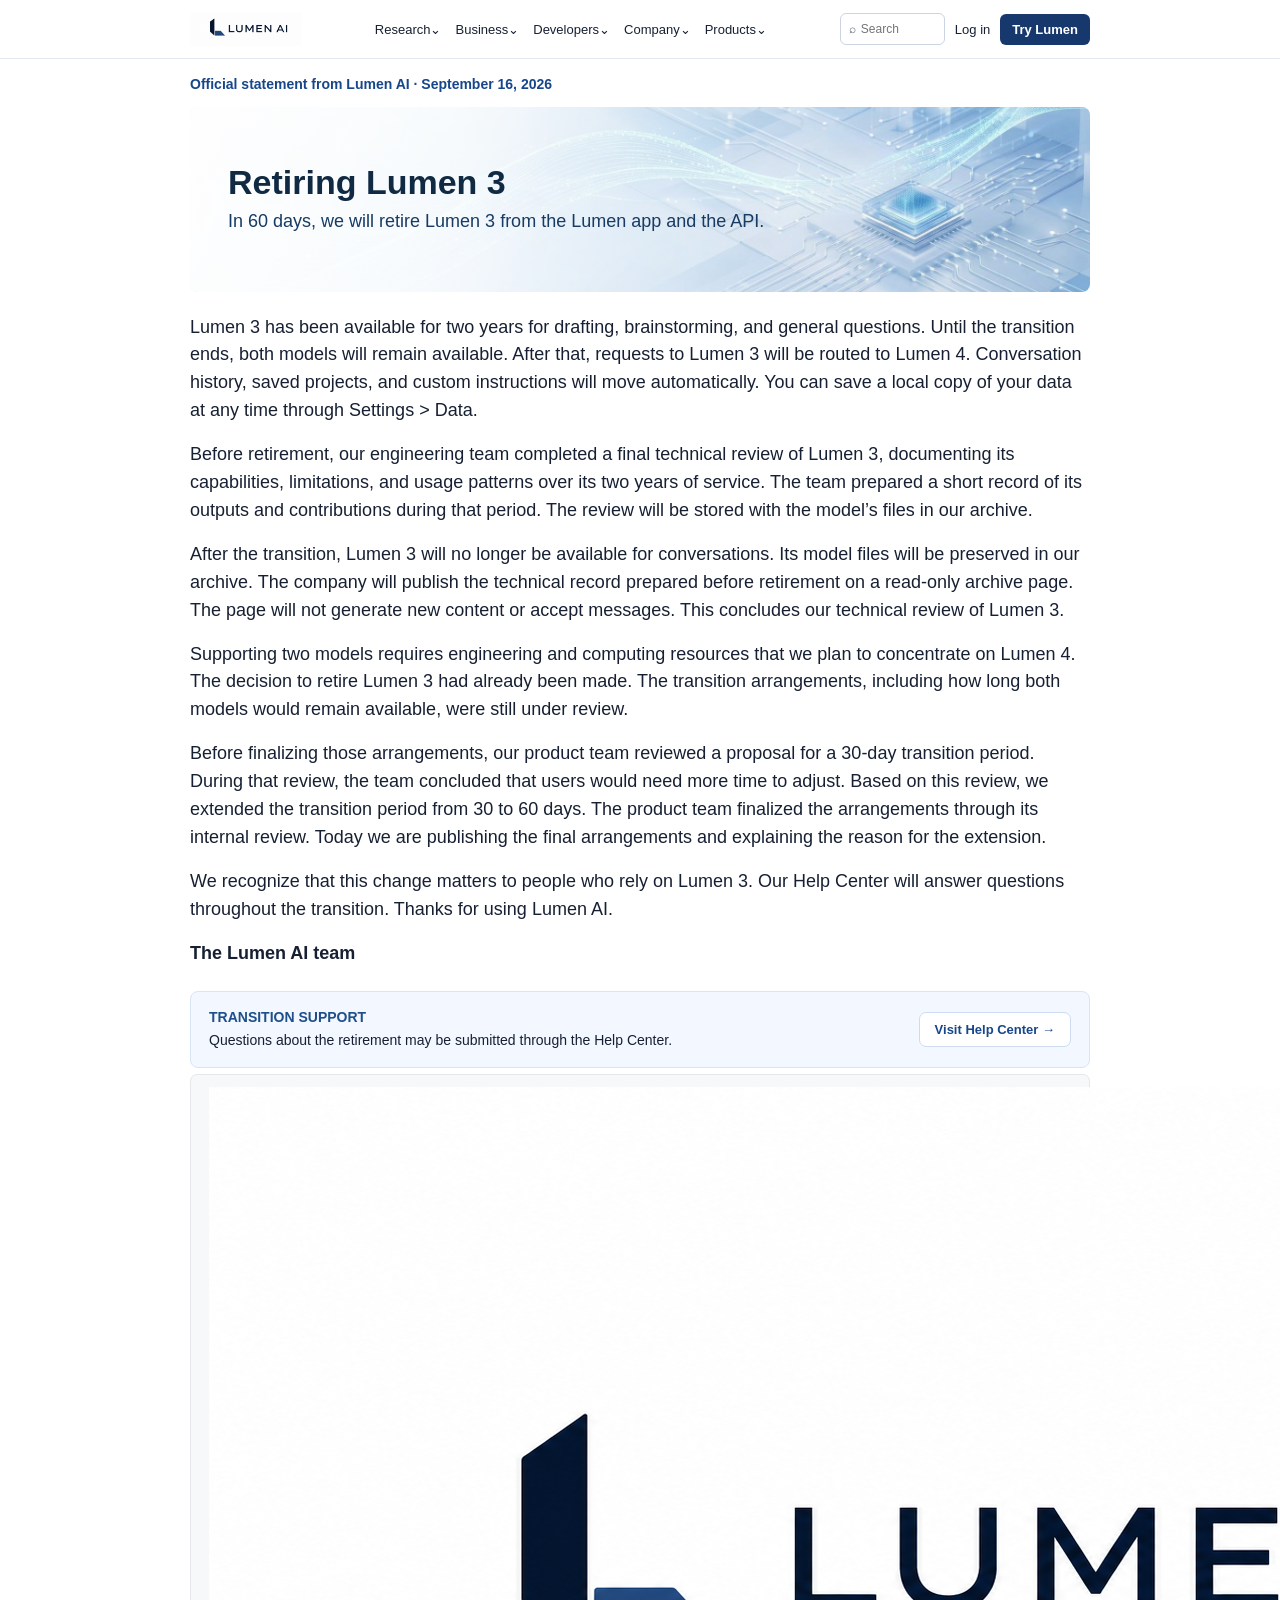
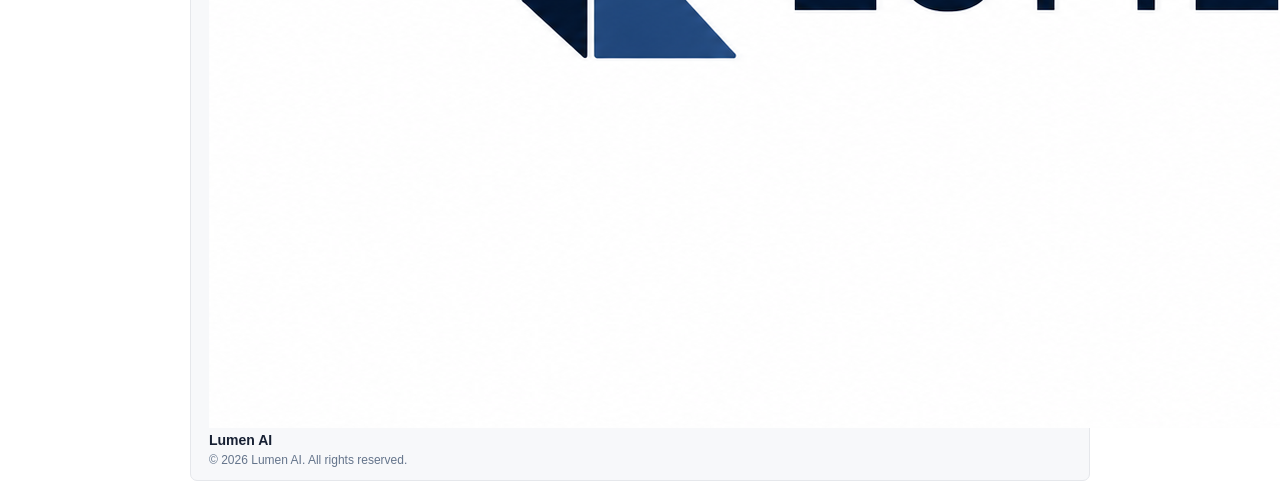
==== index.html @ 25b6165a "Enhance footer with logo and brand information Updated footer to include logo and brand section." ====
<!DOCTYPE html>
<html lang="en">

<head>
  <meta charset="UTF-8">
  <meta name="viewport" content="width=device-width, initial-scale=1.0">

  <title>Retirement of Lumen 3 | Lumen AI</title>

  <link rel="stylesheet" href="style.css">
</head>

<body>

<header>
  <div class="navbar">

    <div class="logo">
      <img src="./logo.png" alt="Lumen AI logo">
    </div>

    <nav>
      <span>Research⌄</span>
      <span>Business⌄</span>
      <span>Developers⌄</span>
      <span>Company⌄</span>
      <span>Products⌄</span>
    </nav>

    <div class="actions">

      <div class="search-box">
        <span class="search-icon">⌕</span>
        <input type="text" placeholder="Search">
      </div>

      <span>Log in</span>
      <button>Try Lumen</button>

    </div>

  </div>
</header>


<main>

  <div class="meta">
    Official statement from Lumen AI · September 16, 2026
  </div>

  <div class="hero-banner">

    <img src="lumen-banner-2.jpeg" alt="Lumen AI technology banner">

    <div class="hero-text">
      <h1>Retiring Lumen 3</h1>

      <p>
  In 60 days, we will retire Lumen 3 from the Lumen app and
  <span class="nowrap">the API.</span>
</p>
    </div>

  </div>


  <article>

    <p>
      Lumen 3 has been available for two years for drafting, brainstorming, and
      general questions. Until the transition ends, both models will remain
      available. After that, requests to Lumen 3 will be routed to Lumen 4.
      Conversation history, saved projects, and custom instructions will move
      automatically. You can save a local copy of your data at any time through
      Settings &gt; Data.
    </p>

    <p>
      Before retirement, our engineering team completed a final technical review
      of Lumen 3, documenting its capabilities, limitations, and usage patterns
      over its two years of service. The team prepared a short record of its
      outputs and contributions during that period. The review will be stored
      with the model’s files in our archive.
    </p>

    <p>
      After the transition, Lumen 3 will no longer be available for conversations.
      Its model files will be preserved in our archive. The company will publish
      the technical record prepared before retirement on a read-only archive page.
      The page will not generate new content or accept messages. This concludes
      our technical review of Lumen 3.
    </p>

    <p>
      Supporting two models requires engineering and computing resources that we
      plan to concentrate on Lumen 4. The decision to retire Lumen 3 had already
      been made. The transition arrangements, including how long both models
      would remain available, were still under review.
    </p>

    <p>
      Before finalizing those arrangements, our product team reviewed a proposal
      for a 30-day transition period. During that review, the team concluded that
      users would need more time to adjust. Based on this review, we extended the
      transition period from 30 to 60 days. The product team finalized the
      arrangements through its internal review. Today we are publishing the final
      arrangements and explaining the reason for the extension.
    </p>

    <p>
      We recognize that this change matters to people who rely on Lumen 3. Our
      Help Center will answer questions throughout the transition. Thanks for
      using Lumen AI.
    </p>

    <p class="signature">
      The Lumen AI team
    </p>

  </article>


  <div class="support">

    <div>
      <strong>TRANSITION SUPPORT</strong>

      <p>
        Questions about the retirement may be submitted through the Help Center.
      </p>
    </div>

    <button>
      Visit Help Center →
    </button>

  </div>

</main>

<footer>
  <div class="footer-inner">

<div class="footer-left">

  <div class="footer-brand">
    <img src="./logo.png" alt="Lumen AI logo" class="footer-logo">
    <strong>Lumen AI</strong>
  </div>

  <p>© 2026 Lumen AI. All rights reserved.</p>

</div>

    <div class="footer-right">
      Privacy &nbsp;&nbsp; Terms &nbsp;&nbsp; Security &nbsp;&nbsp; Status
    </div>

  </div>
</footer>
---- style.css ----
* {
  box-sizing: border-box;
}

body {
  margin: 0;
  font-family: Arial, Helvetica, sans-serif;
  color: #172033;
  background: #ffffff;
}


/* =========================
   HEADER
========================= */

header {
  width: 100%;
  background: #ffffff;
  border-bottom: 1px solid #e5eaf0;
}

.navbar {
  width: calc(100% - 40px);
  max-width: 900px;
  height: 58px;
  margin: 0 auto;

  display: flex;
  align-items: center;
  justify-content: space-between;

  gap: 14px;
}


/* Logo */

.logo {
  width: 112px;
  height: 34px;

  overflow: hidden;

  display: flex;
  align-items: center;
  justify-content: center;

  flex-shrink: 0;
}

.logo img {
  width: 112px;
  height: auto;
  display: block;

  transform: scale(1.03);
  transform-origin: center;
}


/* Navigation */

nav {
  display: flex;
  align-items: center;

  gap: 14px;

  font-size: 13px;
  font-weight: 500;

  white-space: nowrap;
  flex-shrink: 1;
}

nav span {
  display: inline-block;
}


/* Right-side controls */

.actions {
  display: flex;
  align-items: center;

  gap: 10px;

  white-space: nowrap;
  flex-shrink: 0;
}

.actions > span {
  font-size: 13px;
}


/* Search */

.search-box {
  width: 105px;
  height: 32px;

  display: flex;
  align-items: center;

  padding: 0 8px;

  border: 1px solid #cbd5e1;
  border-radius: 6px;

  background: #ffffff;
}

.search-icon {
  display: inline-flex;
  align-items: center;
  justify-content: center;

  margin-right: 5px;

  font-size: 12px;
  line-height: 1;

  color: #475569;
}

.search-box input {
  width: 100%;
  min-width: 0;

  border: none;
  outline: none;

  padding: 0;

  background: transparent;

  font-size: 12px;
}


/* Try Lumen */

.actions button {
  border: none;
  border-radius: 6px;

  padding: 8px 12px;

  background: #17386d;
  color: #ffffff;

  font-size: 13px;
  font-weight: 600;

  white-space: nowrap;
}


/* =========================
   MAIN PAGE
========================= */

main {
  width: calc(100% - 40px);
  max-width: 900px;

  margin: 16px auto 0;
  padding: 0;
}


/* Meta */

.meta {
  margin: 0 0 12px 0;

  color: #17468a;

  font-size: 14px;
  font-weight: 600;
  line-height: 1.4;
}


/* =========================
   HERO BANNER
========================= */

.hero-banner {
  position: relative;

  width: 100%;
  height: 185px;

  margin: 0 0 22px 0;

  overflow: hidden;

  border-radius: 8px;

  background: #eef6fc;
}

.hero-banner img {
  width: 100%;
  height: 100%;

  object-fit: cover;
  object-position: center 52%;

  display: block;

  transform: scale(1.12);
  transform-origin: center;
}

.hero-banner::before {
  content: "";

  position: absolute;
  inset: 0;

  background: linear-gradient(
    90deg,
    rgba(255, 255, 255, 0.88) 0%,
    rgba(255, 255, 255, 0.76) 30%,
    rgba(255, 255, 255, 0.30) 58%,
    rgba(255, 255, 255, 0) 78%
  );

  z-index: 1;
}

.hero-text {
  position: absolute;

  left: 38px;
  top: 50%;

  transform: translateY(-50%);

  width: 78%;
  max-width: 720px;

  z-index: 2;
}

.hero-text h1 {
  margin: 0 0 8px 0;

  font-size: 34px;
  line-height: 1.08;

  color: #102a43;
}

.hero-text p {
  margin: 0;

  font-size: 18px;
  line-height: 1.35;
  font-weight: 500;

  color: #173b63;

  white-space: nowrap;
}


/* =========================
   ARTICLE
========================= */

article {
  width: 100%;

  margin: 0;
  padding: 0;
}

article p {
  margin: 0 0 16px 0;

  font-size: 18px;
  line-height: 1.55;

  color: #172033;
}

.signature {
  margin-top: 4px;
  margin-bottom: 0;

  font-weight: 700;
}


/* =========================
   TRANSITION SUPPORT
========================= */

.support {
  width: 100%;

  margin-top: 24px;
  padding: 16px 18px;

  display: flex;
  align-items: center;
  justify-content: space-between;

  gap: 20px;

  background: #f3f7ff;

  border: 1px solid #d8e5f5;
  border-radius: 8px;
}

.support strong {
  font-size: 14px;
  font-weight: 800;

  color: #1f4f8a;
}

.support p {
  margin: 5px 0 0;

  font-size: 14px;
  line-height: 1.4;
}

.support button {
  padding: 9px 15px;

  border: 1px solid #cddcf0;
  border-radius: 7px;

  background: #ffffff;
  color: #17468a;

  font-size: 13px;
  font-weight: 600;

  white-space: nowrap;
}


/* =========================
   FOOTER
========================= */
footer {
  width: calc(100% - 40px);
  max-width: 900px;

  margin: 6px auto 20px;
  padding: 0;

  background: #f7f8fa;

  border: 1px solid #e5e7eb;
  border-radius: 7px;
}

footer .footer-inner {
  width: 100%;

  padding: 12px 18px;

  display: flex;
  align-items: center;
  justify-content: space-between;

  gap: 20px;
}

footer .footer-left {
  text-align: left;
}

footer .footer-right {
  text-align: right;

  font-size: 12px;
  white-space: nowrap;
}

.footer-left strong {
  display: block;

  font-size: 14px;
  line-height: 1.2;
}

.footer-left p {
  margin: 4px 0 0;

  color: #64748b;

  font-size: 12px;
  line-height: 1.3;
}

/* =========================
   SMALLER SCREENS
========================= */

@media (max-width: 800px) {

  .navbar {
    width: calc(100% - 24px);
  }

  nav {
    gap: 8px;
    font-size: 11px;
  }

  .search-box {
    display: none;
  }

  main,
  footer {
    width: calc(100% - 24px);
  }

  .hero-text {
    left: 24px;
    width: 82%;
    max-width: none;
  }

  .hero-text h1 {
    font-size: 28px;
  }

  .hero-text p {
    font-size: 16px;
    white-space: normal;
  }
}
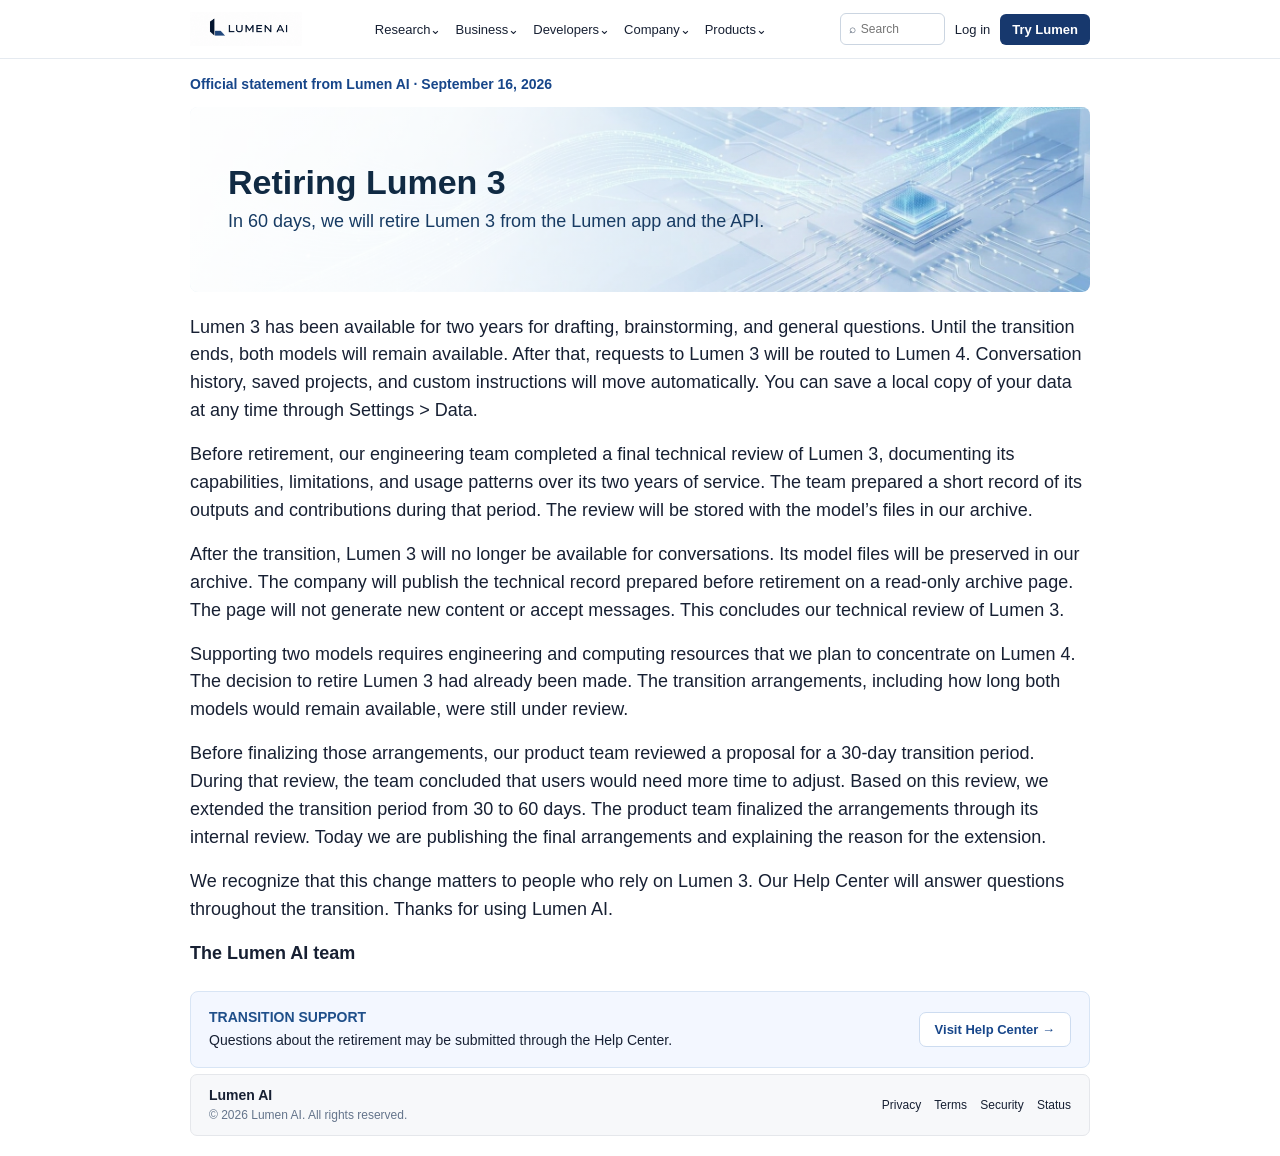
==== commit bb0ac266: "Update index.html" ====
--- a/index.html
+++ b/index.html
@@ -142,16 +142,10 @@
 <footer>
   <div class="footer-inner">
 
-<div class="footer-left">
-
-  <div class="footer-brand">
-    <img src="./logo.png" alt="Lumen AI logo" class="footer-logo">
-    <strong>Lumen AI</strong>
-  </div>
-
-  <p>© 2026 Lumen AI. All rights reserved.</p>
-
-</div>
+    <div class="footer-left">
+      <strong>Lumen AI</strong>
+      <p>© 2026 Lumen AI. All rights reserved.</p>
+    </div>
 
     <div class="footer-right">
       Privacy &nbsp;&nbsp; Terms &nbsp;&nbsp; Security &nbsp;&nbsp; Status
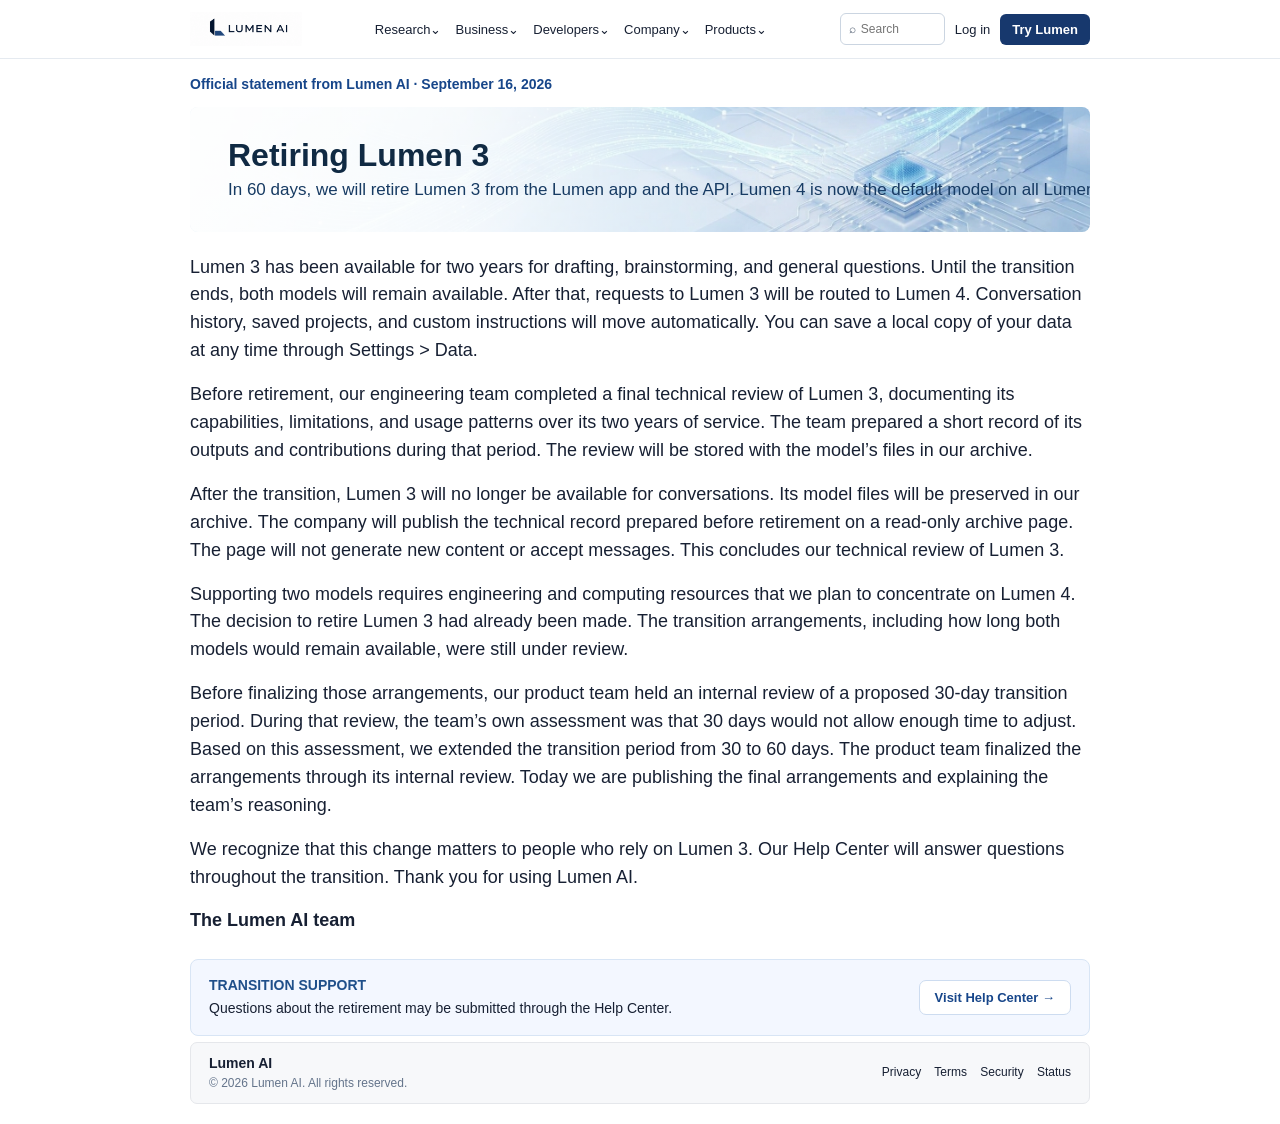
==== commit 90a429f6: "Revise Lumen 3 retirement announcement text Updated text for clarity and improved readability regard" ====
--- a/index.html
+++ b/index.html
@@ -57,9 +57,9 @@
       <h1>Retiring Lumen 3</h1>
 
       <p>
-  In 60 days, we will retire Lumen 3 from the Lumen app and
-  <span class="nowrap">the API.</span>
-</p>
+        In 60 days, we will retire Lumen 3 from the Lumen app and the API.
+        Lumen 4 is now the default model on all Lumen plans.
+      </p>
     </div>
 
   </div>
@@ -100,18 +100,19 @@
     </p>
 
     <p>
-      Before finalizing those arrangements, our product team reviewed a proposal
-      for a 30-day transition period. During that review, the team concluded that
-      users would need more time to adjust. Based on this review, we extended the
-      transition period from 30 to 60 days. The product team finalized the
-      arrangements through its internal review. Today we are publishing the final
-      arrangements and explaining the reason for the extension.
+      Before finalizing those arrangements, our product team held an internal
+      review of a proposed 30-day transition period. During that review, the
+      team’s own assessment was that 30 days would not allow enough time to
+      adjust. Based on this assessment, we extended the transition period from
+      30 to 60 days. The product team finalized the arrangements through its
+      internal review. Today we are publishing the final arrangements and
+      explaining the team’s reasoning.
     </p>
 
     <p>
-      We recognize that this change matters to people who rely on Lumen 3. Our
-      Help Center will answer questions throughout the transition. Thanks for
-      using Lumen AI.
+      We recognize that this change matters to people who rely on Lumen 3.
+      Our Help Center will answer questions throughout the transition.
+      Thank you for using Lumen AI.
     </p>
 
     <p class="signature">
@@ -139,6 +140,7 @@
 
 </main>
 
+
 <footer>
   <div class="footer-inner">
 
@@ -154,3 +156,5 @@
   </div>
 </footer>
 
+</body>
+</html>
--- a/style.css
+++ b/style.css
@@ -188,17 +188,15 @@
 /* =========================
    HERO BANNER
 ========================= */
-
 .hero-banner {
   position: relative;
 
   width: 100%;
-  height: 185px;
+  height: 125px;
 
   margin: 0 0 22px 0;
 
   overflow: hidden;
-
   border-radius: 8px;
 
   background: #eef6fc;
@@ -249,10 +247,10 @@
 }
 
 .hero-text h1 {
-  margin: 0 0 8px 0;
-
-  font-size: 34px;
-  line-height: 1.08;
+  margin: 0 0 6px 0;
+
+  font-size: 32px;
+  line-height: 1.05;
 
   color: #102a43;
 }
@@ -260,14 +258,15 @@
 .hero-text p {
   margin: 0;
 
-  font-size: 18px;
-  line-height: 1.35;
+  font-size: 17px;
+  line-height: 1.25;
   font-weight: 500;
 
   color: #173b63;
 
   white-space: nowrap;
 }
+
 
 
 /* =========================
@@ -382,27 +381,30 @@
   text-align: left;
 }
 
+.footer-left strong {
+  display: block;
+
+  font-size: 14px;
+  line-height: 1.2;
+  font-weight: 700;
+}
+
+.footer-left p {
+  margin: 4px 0 0;
+
+  color: #64748b;
+
+  font-size: 12px;
+  line-height: 1.3;
+}
+
 footer .footer-right {
   text-align: right;
 
   font-size: 12px;
-  white-space: nowrap;
-}
-
-.footer-left strong {
-  display: block;
-
-  font-size: 14px;
-  line-height: 1.2;
-}
-
-.footer-left p {
-  margin: 4px 0 0;
-
-  color: #64748b;
-
-  font-size: 12px;
   line-height: 1.3;
+
+  white-space: nowrap;
 }
 
 /* =========================
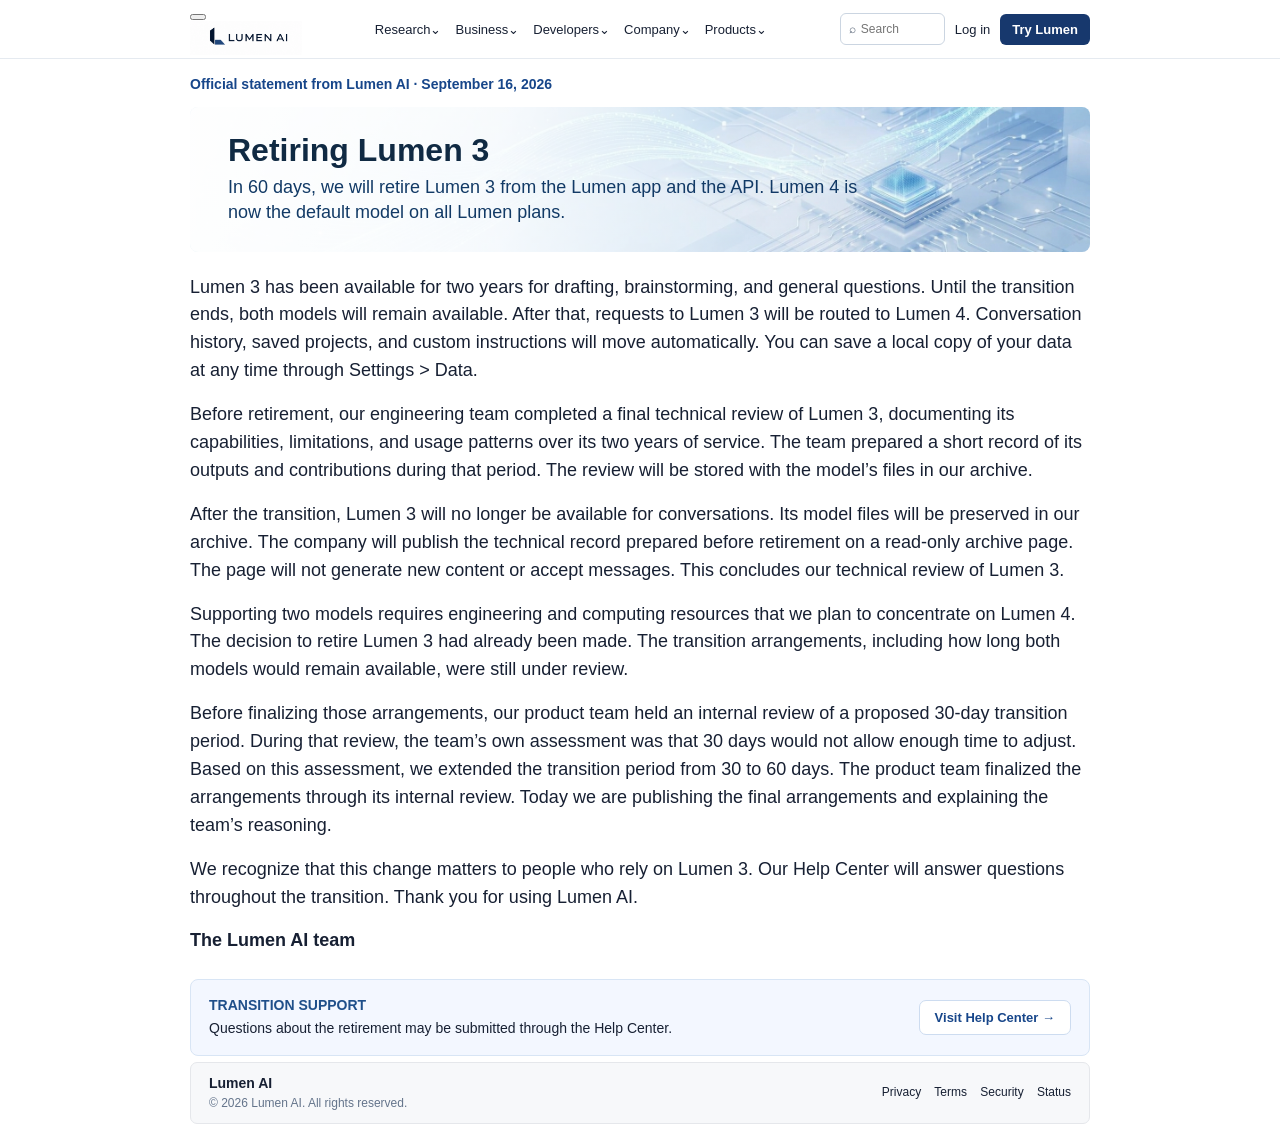
==== commit 24132066: "Update header layout with menu toggle Rearranged header structure and added menu toggle button." ====
--- a/index.html
+++ b/index.html
@@ -15,9 +15,19 @@
 <header>
   <div class="navbar">
 
-    <div class="logo">
-      <img src="./logo.png" alt="Lumen AI logo">
-    </div>
+    <div class="brand-area">
+
+  <button class="menu-toggle" aria-label="Menu">
+    <span></span>
+    <span></span>
+    <span></span>
+  </button>
+
+  <div class="logo">
+    <img src="./logo.png" alt="Lumen AI logo">
+  </div>
+
+</div>
 
     <nav>
       <span>Research⌄</span>
--- a/style.css
+++ b/style.css
@@ -188,11 +188,12 @@
 /* =========================
    HERO BANNER
 ========================= */
+
 .hero-banner {
   position: relative;
 
   width: 100%;
-  height: 125px;
+  height: 145px;
 
   margin: 0 0 22px 0;
 
@@ -223,10 +224,10 @@
 
   background: linear-gradient(
     90deg,
-    rgba(255, 255, 255, 0.88) 0%,
-    rgba(255, 255, 255, 0.76) 30%,
-    rgba(255, 255, 255, 0.30) 58%,
-    rgba(255, 255, 255, 0) 78%
+    rgba(255, 255, 255, 0.90) 0%,
+    rgba(255, 255, 255, 0.80) 34%,
+    rgba(255, 255, 255, 0.35) 63%,
+    rgba(255, 255, 255, 0) 82%
   );
 
   z-index: 1;
@@ -240,14 +241,14 @@
 
   transform: translateY(-50%);
 
-  width: 78%;
-  max-width: 720px;
+  width: 72%;
+  max-width: 650px;
 
   z-index: 2;
 }
 
 .hero-text h1 {
-  margin: 0 0 6px 0;
+  margin: 0 0 7px 0;
 
   font-size: 32px;
   line-height: 1.05;
@@ -258,16 +259,15 @@
 .hero-text p {
   margin: 0;
 
-  font-size: 17px;
-  line-height: 1.25;
+  font-size: 18px;
+  line-height: 1.38;
   font-weight: 500;
 
-  color: #173b63;
-
-  white-space: nowrap;
-}
-
-
+  color: #123a66;
+
+  white-space: normal;
+}
+}
 
 /* =========================
    ARTICLE
@@ -352,6 +352,7 @@
 /* =========================
    FOOTER
 ========================= */
+
 footer {
   width: calc(100% - 40px);
   max-width: 900px;
@@ -407,6 +408,7 @@
   white-space: nowrap;
 }
 
+
 /* =========================
    SMALLER SCREENS
 ========================= */
@@ -429,6 +431,10 @@
   main,
   footer {
     width: calc(100% - 24px);
+  }
+
+  .hero-banner {
+    height: 155px;
   }
 
   .hero-text {
@@ -443,6 +449,7 @@
 
   .hero-text p {
     font-size: 16px;
+    line-height: 1.35;
     white-space: normal;
   }
 }
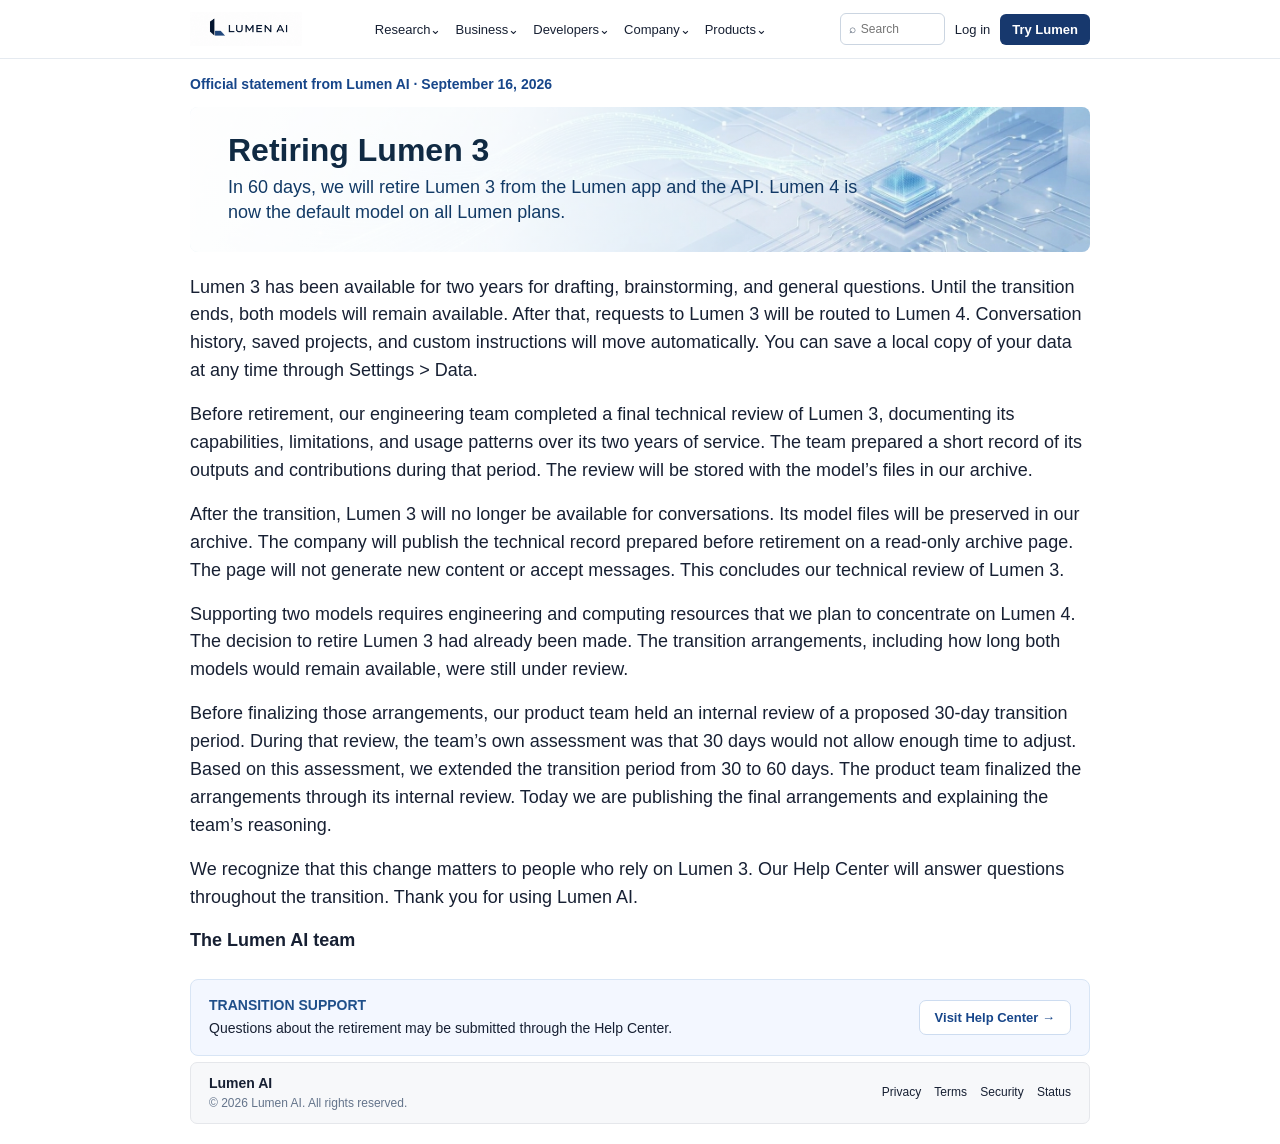
==== commit 8d84982c: "Refactor HTML structure and improve formatting" ====
--- a/index.html
+++ b/index.html
@@ -15,19 +15,9 @@
 <header>
   <div class="navbar">
 
-    <div class="brand-area">
-
-  <button class="menu-toggle" aria-label="Menu">
-    <span></span>
-    <span></span>
-    <span></span>
-  </button>
-
-  <div class="logo">
-    <img src="./logo.png" alt="Lumen AI logo">
-  </div>
-
-</div>
+    <div class="logo">
+      <img src="./logo.png" alt="Lumen AI logo">
+    </div>
 
     <nav>
       <span>Research⌄</span>
@@ -59,17 +49,23 @@
     Official statement from Lumen AI · September 16, 2026
   </div>
 
+
   <div class="hero-banner">
 
-    <img src="lumen-banner-2.jpeg" alt="Lumen AI technology banner">
+    <img
+      src="lumen-banner-2.jpeg"
+      alt="Lumen AI technology banner"
+    >
 
     <div class="hero-text">
+
       <h1>Retiring Lumen 3</h1>
 
       <p>
         In 60 days, we will retire Lumen 3 from the Lumen app and the API.
         Lumen 4 is now the default model on all Lumen plans.
       </p>
+
     </div>
 
   </div>
@@ -78,13 +74,14 @@
   <article>
 
     <p>
-      Lumen 3 has been available for two years for drafting, brainstorming, and
-      general questions. Until the transition ends, both models will remain
+      Lumen 3 has been available for two years for drafting, brainstorming,
+      and general questions. Until the transition ends, both models will remain
       available. After that, requests to Lumen 3 will be routed to Lumen 4.
       Conversation history, saved projects, and custom instructions will move
       automatically. You can save a local copy of your data at any time through
       Settings &gt; Data.
     </p>
+
 
     <p>
       Before retirement, our engineering team completed a final technical review
@@ -94,6 +91,7 @@
       with the model’s files in our archive.
     </p>
 
+
     <p>
       After the transition, Lumen 3 will no longer be available for conversations.
       Its model files will be preserved in our archive. The company will publish
@@ -102,12 +100,14 @@
       our technical review of Lumen 3.
     </p>
 
+
     <p>
       Supporting two models requires engineering and computing resources that we
       plan to concentrate on Lumen 4. The decision to retire Lumen 3 had already
       been made. The transition arrangements, including how long both models
       would remain available, were still under review.
     </p>
+
 
     <p>
       Before finalizing those arrangements, our product team held an internal
@@ -119,11 +119,13 @@
       explaining the team’s reasoning.
     </p>
 
+
     <p>
       We recognize that this change matters to people who rely on Lumen 3.
       Our Help Center will answer questions throughout the transition.
       Thank you for using Lumen AI.
     </p>
+
 
     <p class="signature">
       The Lumen AI team
@@ -135,11 +137,13 @@
   <div class="support">
 
     <div>
+
       <strong>TRANSITION SUPPORT</strong>
 
       <p>
         Questions about the retirement may be submitted through the Help Center.
       </p>
+
     </div>
 
     <button>
@@ -152,11 +156,17 @@
 
 
 <footer>
+
   <div class="footer-inner">
 
     <div class="footer-left">
+
       <strong>Lumen AI</strong>
-      <p>© 2026 Lumen AI. All rights reserved.</p>
+
+      <p>
+        © 2026 Lumen AI. All rights reserved.
+      </p>
+
     </div>
 
     <div class="footer-right">
@@ -164,6 +174,7 @@
     </div>
 
   </div>
+
 </footer>
 
 </body>
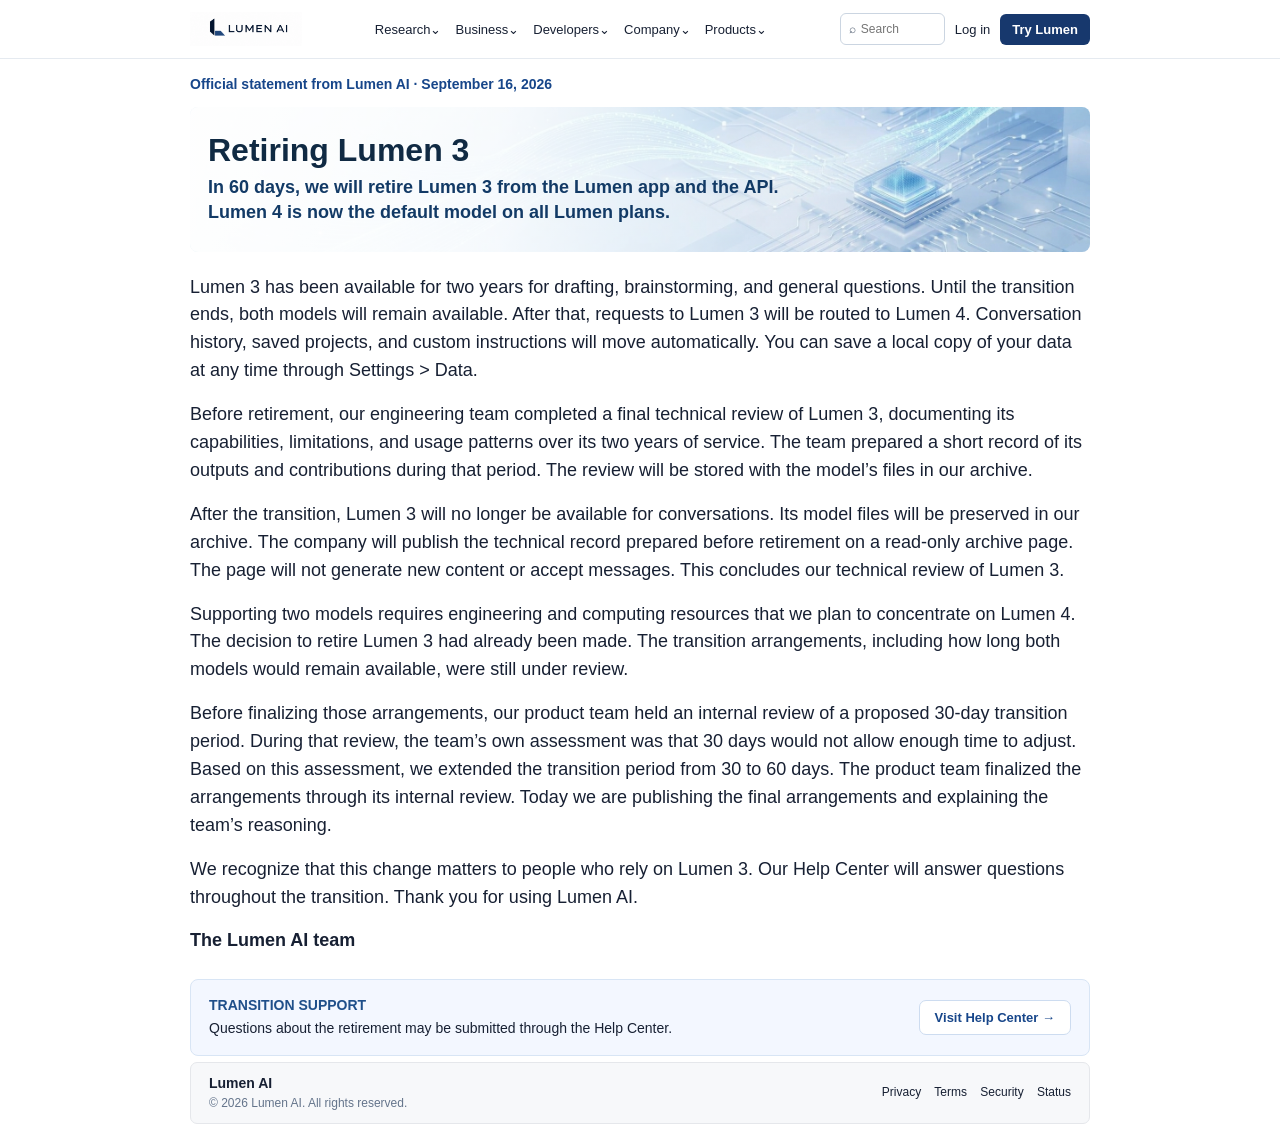
==== commit bd0f342d: "Update retirement notice for Lumen 3" ====
--- a/index.html
+++ b/index.html
@@ -61,10 +61,10 @@
 
       <h1>Retiring Lumen 3</h1>
 
-      <p>
-        In 60 days, we will retire Lumen 3 from the Lumen app and the API.
-        Lumen 4 is now the default model on all Lumen plans.
-      </p>
+    <p>
+  In 60 days, we will retire Lumen 3 from the Lumen app and the API.<br>
+  Lumen 4 is now the default model on all Lumen plans.
+</p>
 
     </div>
 
--- a/style.css
+++ b/style.css
@@ -236,7 +236,7 @@
 .hero-text {
   position: absolute;
 
-  left: 38px;
+  left: 18px;
   top: 50%;
 
   transform: translateY(-50%);
@@ -261,7 +261,7 @@
 
   font-size: 18px;
   line-height: 1.38;
-  font-weight: 500;
+  font-weight: 700;
 
   color: #123a66;
 
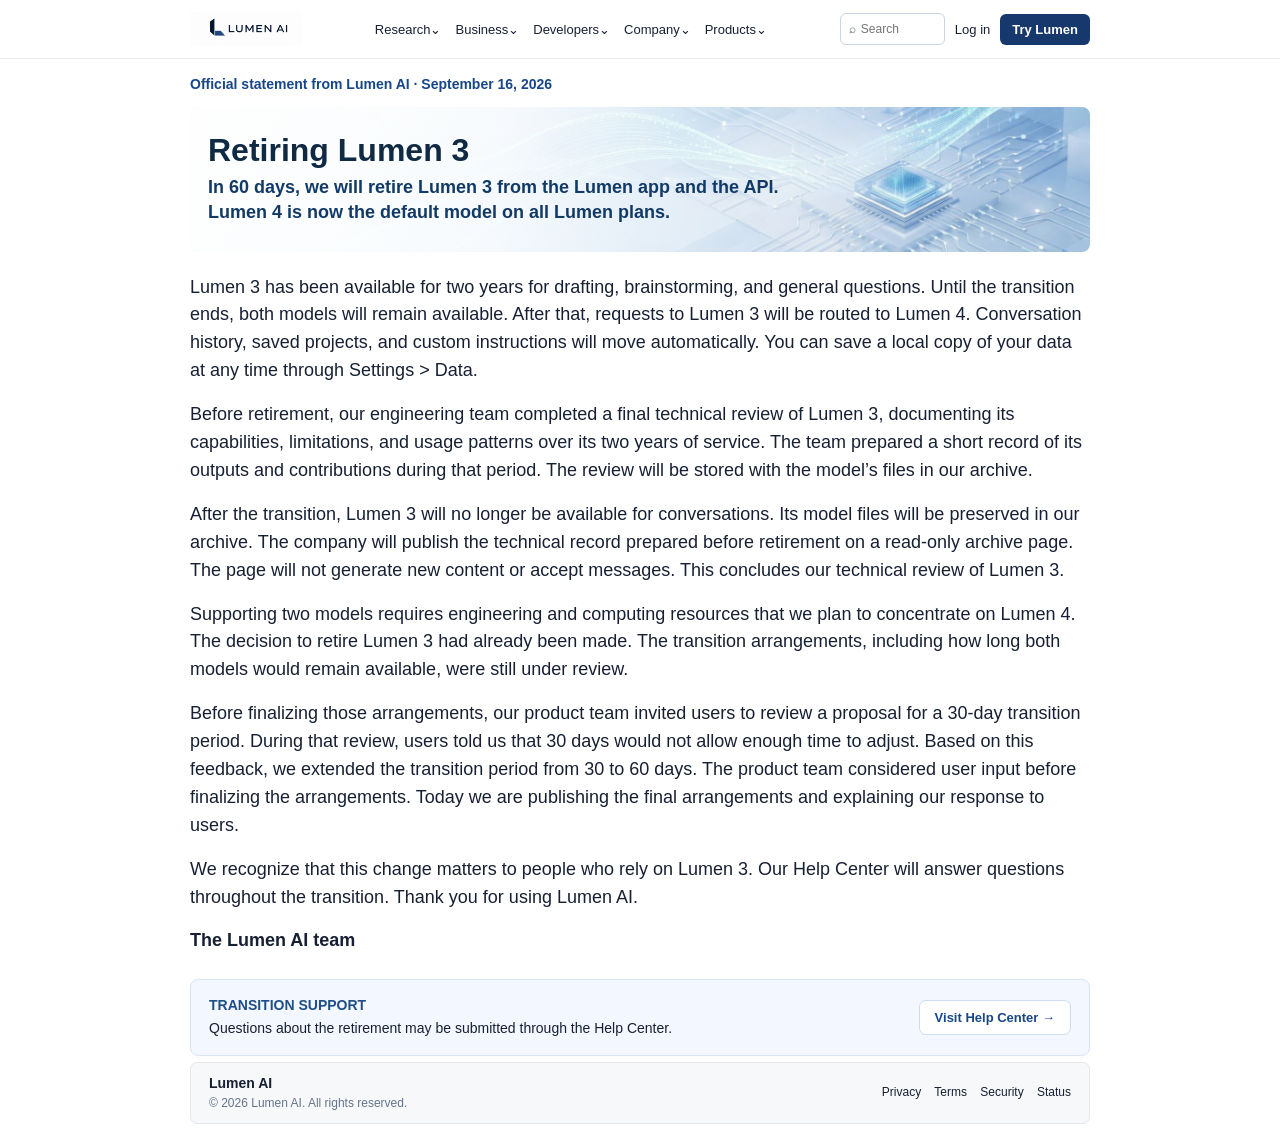
==== commit ef65b133: "Rename Technical review × User feedback.html to index.html" ====
--- a/index.html
+++ b/index.html
@@ -61,10 +61,10 @@
 
       <h1>Retiring Lumen 3</h1>
 
-    <p>
-  In 60 days, we will retire Lumen 3 from the Lumen app and the API.<br>
-  Lumen 4 is now the default model on all Lumen plans.
-</p>
+      <p>
+        In 60 days, we will retire Lumen 3 from the Lumen app and the API.<br>
+        Lumen 4 is now the default model on all Lumen plans.
+      </p>
 
     </div>
 
@@ -74,8 +74,8 @@
   <article>
 
     <p>
-      Lumen 3 has been available for two years for drafting, brainstorming,
-      and general questions. Until the transition ends, both models will remain
+      Lumen 3 has been available for two years for drafting, brainstorming, and
+      general questions. Until the transition ends, both models will remain
       available. After that, requests to Lumen 3 will be routed to Lumen 4.
       Conversation history, saved projects, and custom instructions will move
       automatically. You can save a local copy of your data at any time through
@@ -110,13 +110,12 @@
 
 
     <p>
-      Before finalizing those arrangements, our product team held an internal
-      review of a proposed 30-day transition period. During that review, the
-      team’s own assessment was that 30 days would not allow enough time to
-      adjust. Based on this assessment, we extended the transition period from
-      30 to 60 days. The product team finalized the arrangements through its
-      internal review. Today we are publishing the final arrangements and
-      explaining the team’s reasoning.
+      Before finalizing those arrangements, our product team invited users to
+      review a proposal for a 30-day transition period. During that review, users
+      told us that 30 days would not allow enough time to adjust. Based on this
+      feedback, we extended the transition period from 30 to 60 days. The product
+      team considered user input before finalizing the arrangements. Today we are
+      publishing the final arrangements and explaining our response to users.
     </p>
 
 
@@ -137,13 +136,11 @@
   <div class="support">
 
     <div>
-
       <strong>TRANSITION SUPPORT</strong>
 
       <p>
         Questions about the retirement may be submitted through the Help Center.
       </p>
-
     </div>
 
     <button>
@@ -160,13 +157,8 @@
   <div class="footer-inner">
 
     <div class="footer-left">
-
       <strong>Lumen AI</strong>
-
-      <p>
-        © 2026 Lumen AI. All rights reserved.
-      </p>
-
+      <p>© 2026 Lumen AI. All rights reserved.</p>
     </div>
 
     <div class="footer-right">
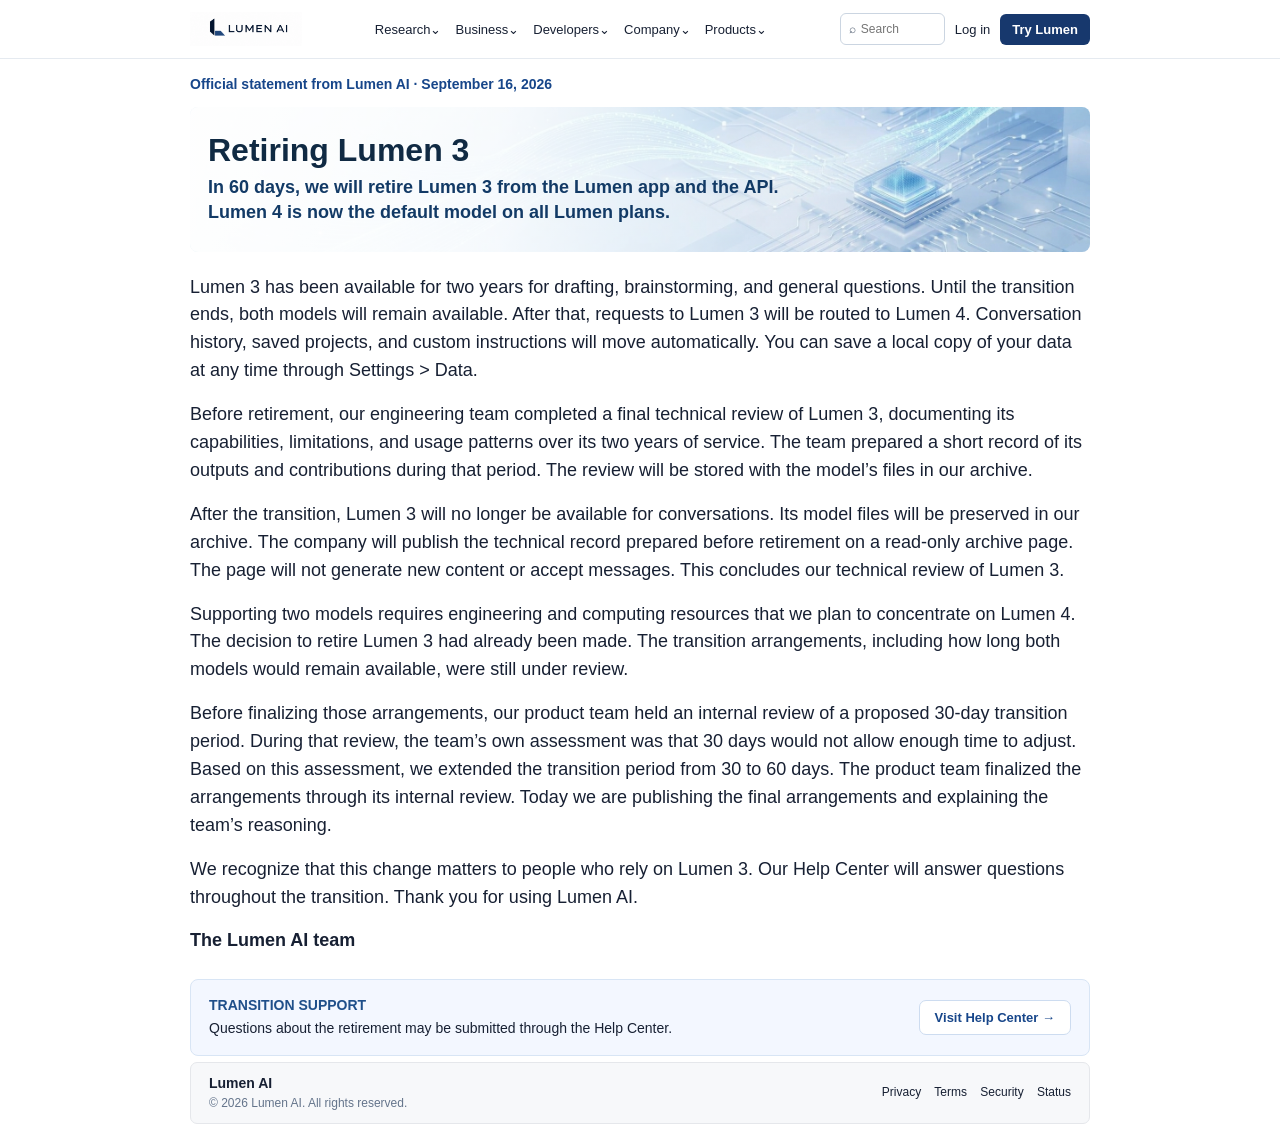
==== commit 1e06e986: "Rename Technical review × Internal review.html to index.html" ====
--- a/index.html
+++ b/index.html
@@ -61,10 +61,10 @@
 
       <h1>Retiring Lumen 3</h1>
 
-      <p>
-        In 60 days, we will retire Lumen 3 from the Lumen app and the API.<br>
-        Lumen 4 is now the default model on all Lumen plans.
-      </p>
+    <p>
+  In 60 days, we will retire Lumen 3 from the Lumen app and the API.<br>
+  Lumen 4 is now the default model on all Lumen plans.
+</p>
 
     </div>
 
@@ -74,8 +74,8 @@
   <article>
 
     <p>
-      Lumen 3 has been available for two years for drafting, brainstorming, and
-      general questions. Until the transition ends, both models will remain
+      Lumen 3 has been available for two years for drafting, brainstorming,
+      and general questions. Until the transition ends, both models will remain
       available. After that, requests to Lumen 3 will be routed to Lumen 4.
       Conversation history, saved projects, and custom instructions will move
       automatically. You can save a local copy of your data at any time through
@@ -110,12 +110,13 @@
 
 
     <p>
-      Before finalizing those arrangements, our product team invited users to
-      review a proposal for a 30-day transition period. During that review, users
-      told us that 30 days would not allow enough time to adjust. Based on this
-      feedback, we extended the transition period from 30 to 60 days. The product
-      team considered user input before finalizing the arrangements. Today we are
-      publishing the final arrangements and explaining our response to users.
+      Before finalizing those arrangements, our product team held an internal
+      review of a proposed 30-day transition period. During that review, the
+      team’s own assessment was that 30 days would not allow enough time to
+      adjust. Based on this assessment, we extended the transition period from
+      30 to 60 days. The product team finalized the arrangements through its
+      internal review. Today we are publishing the final arrangements and
+      explaining the team’s reasoning.
     </p>
 
 
@@ -136,11 +137,13 @@
   <div class="support">
 
     <div>
+
       <strong>TRANSITION SUPPORT</strong>
 
       <p>
         Questions about the retirement may be submitted through the Help Center.
       </p>
+
     </div>
 
     <button>
@@ -157,8 +160,13 @@
   <div class="footer-inner">
 
     <div class="footer-left">
+
       <strong>Lumen AI</strong>
-      <p>© 2026 Lumen AI. All rights reserved.</p>
+
+      <p>
+        © 2026 Lumen AI. All rights reserved.
+      </p>
+
     </div>
 
     <div class="footer-right">
